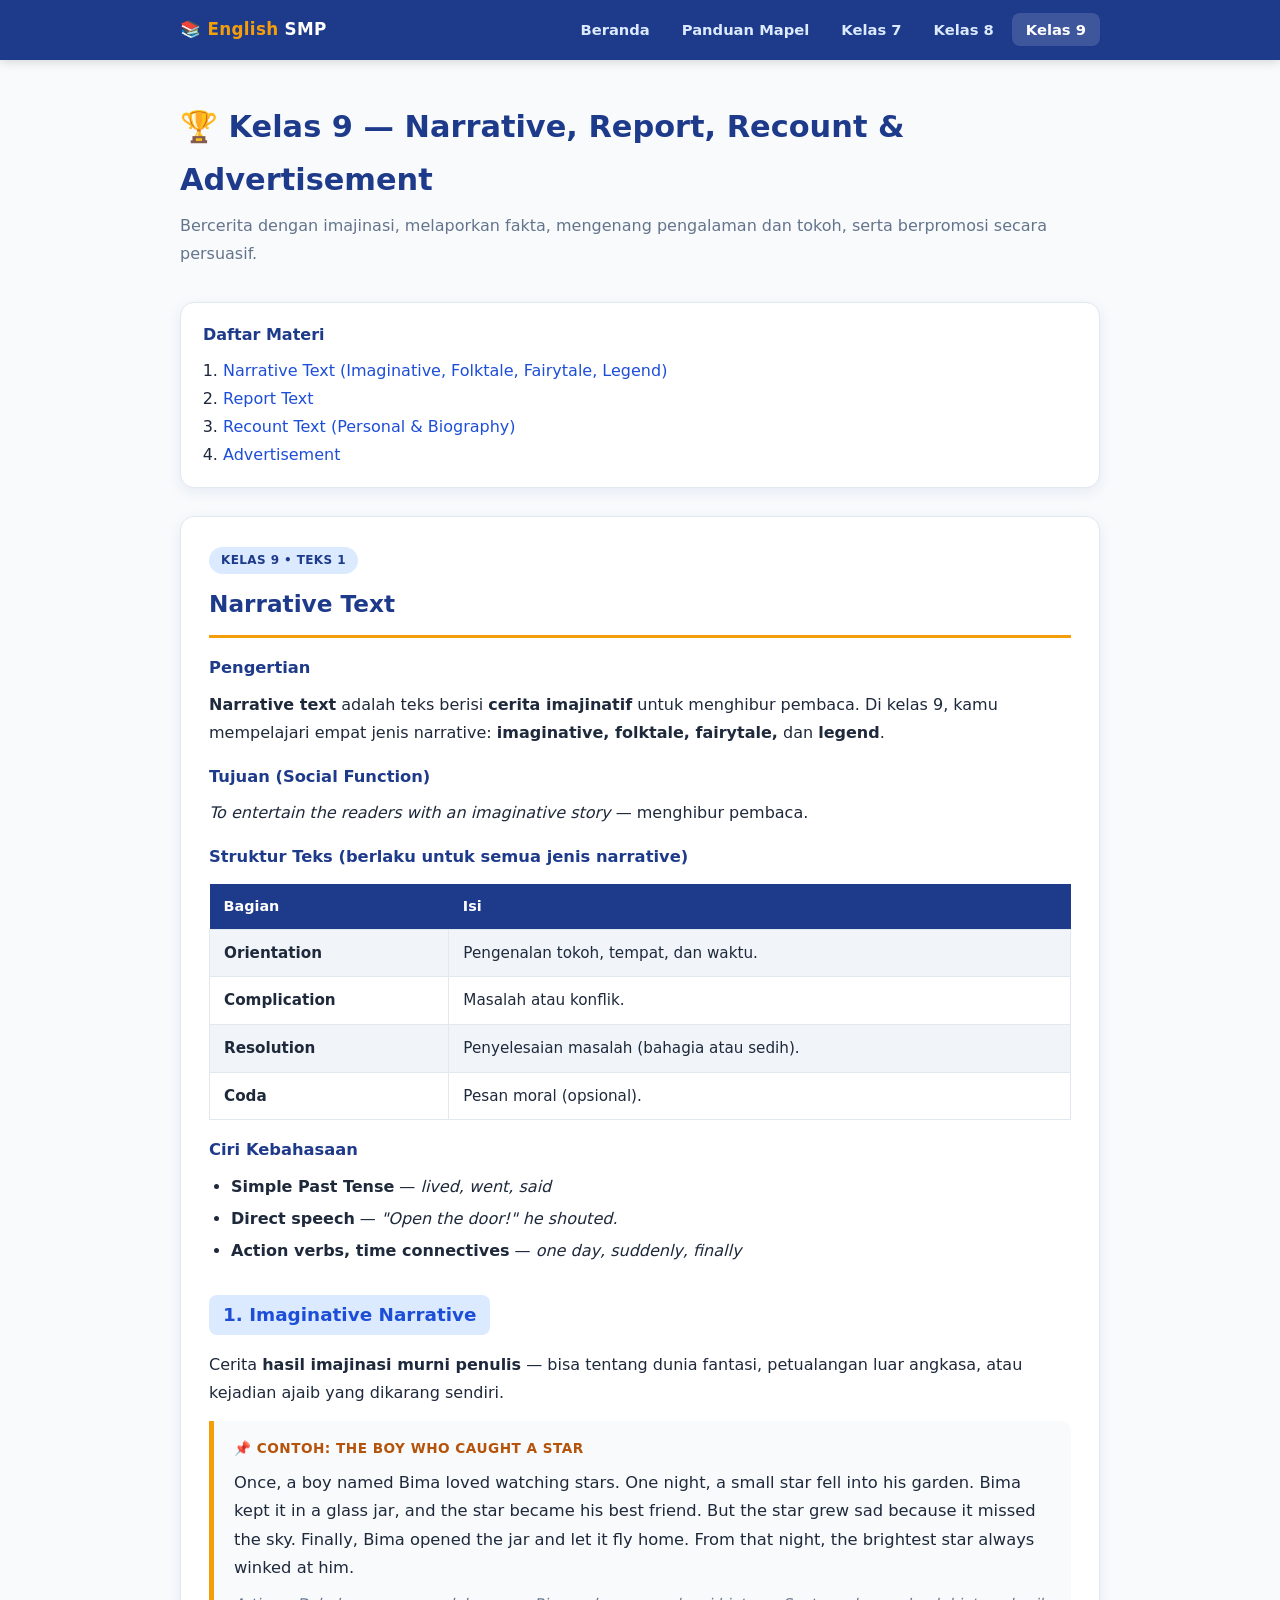
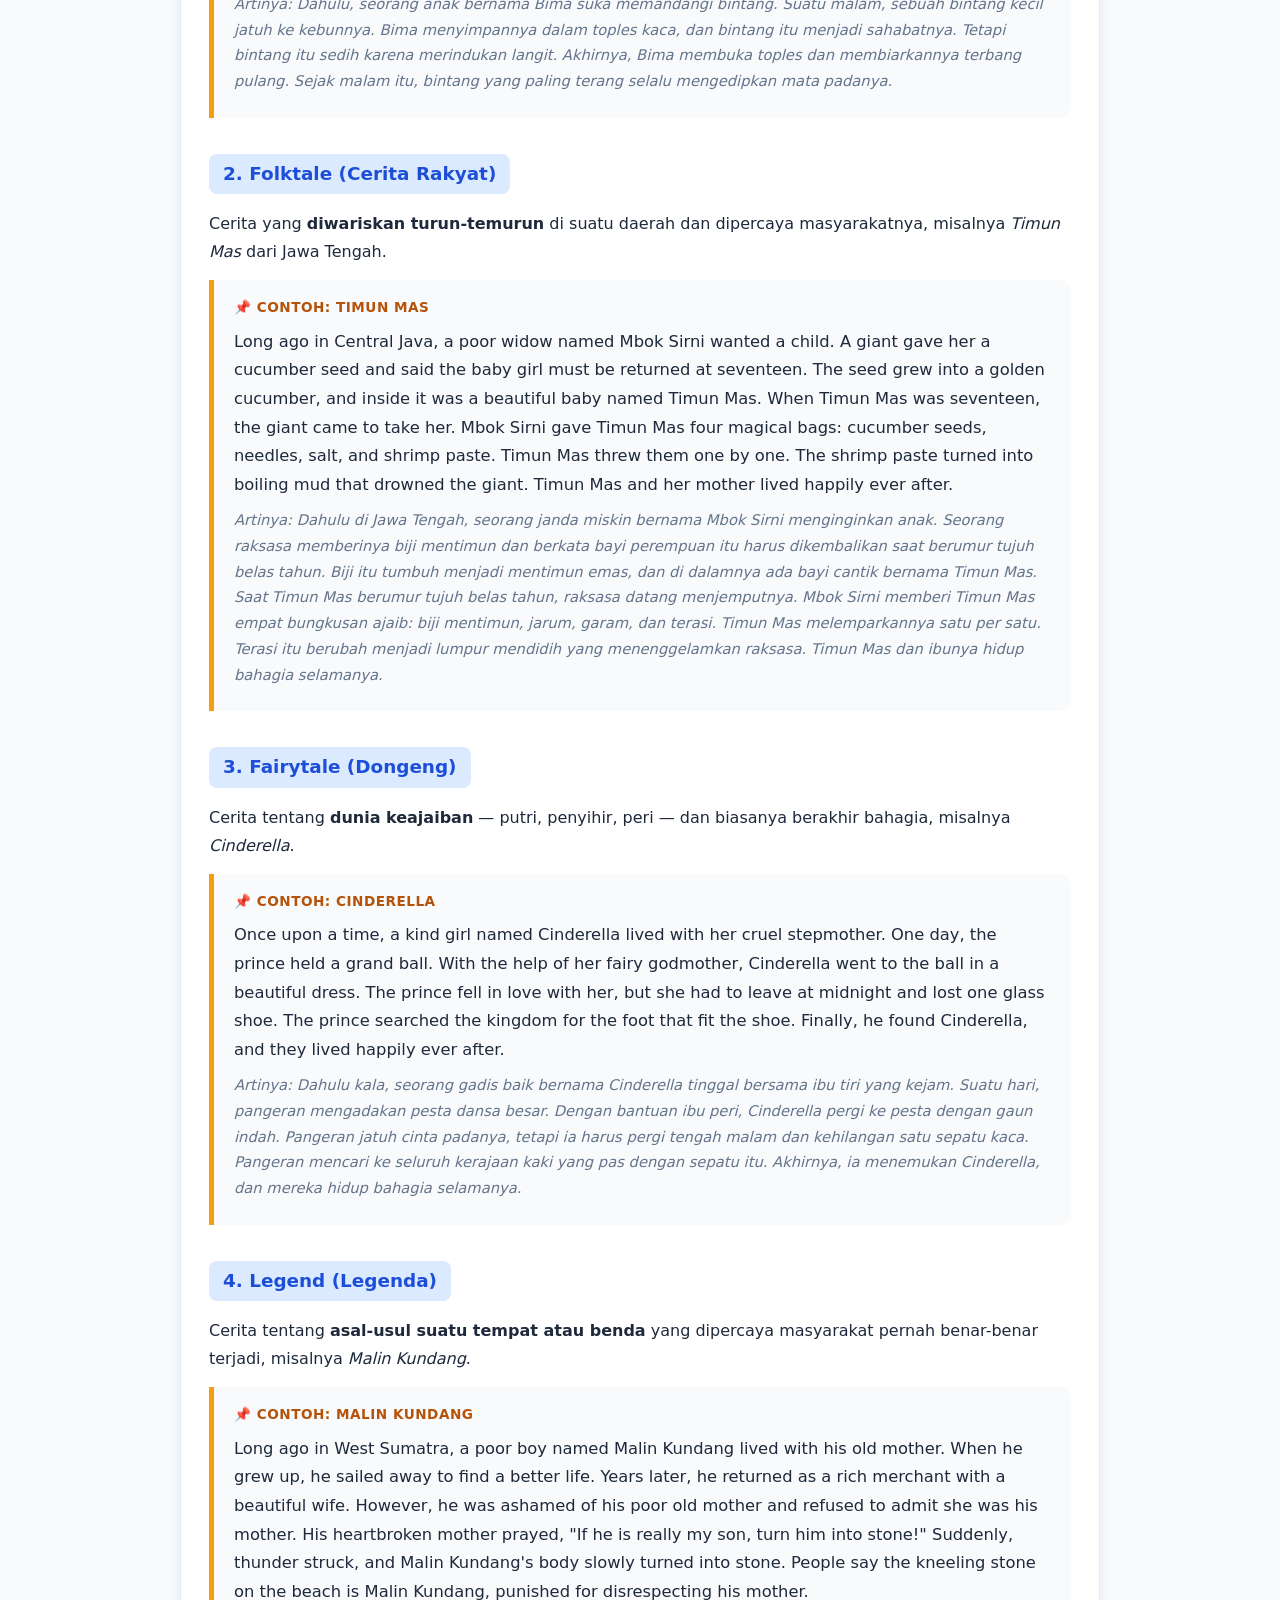
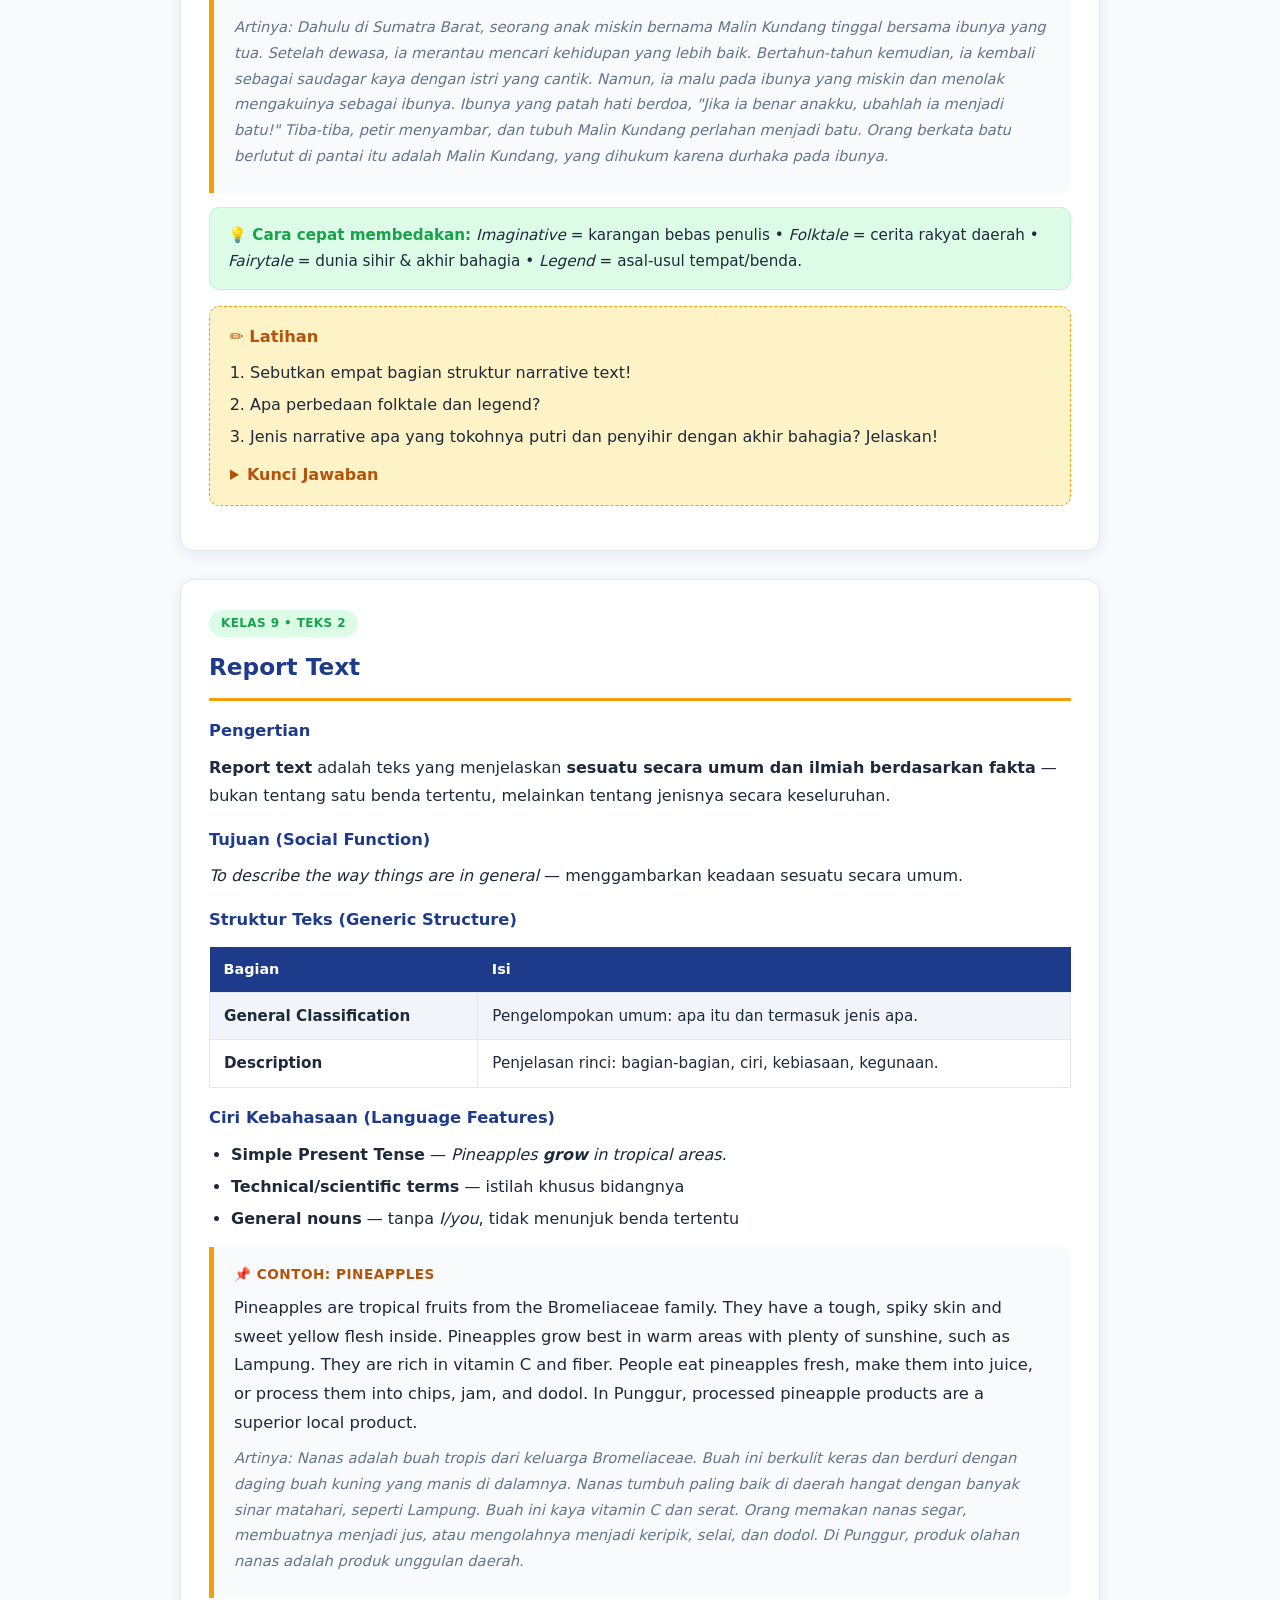
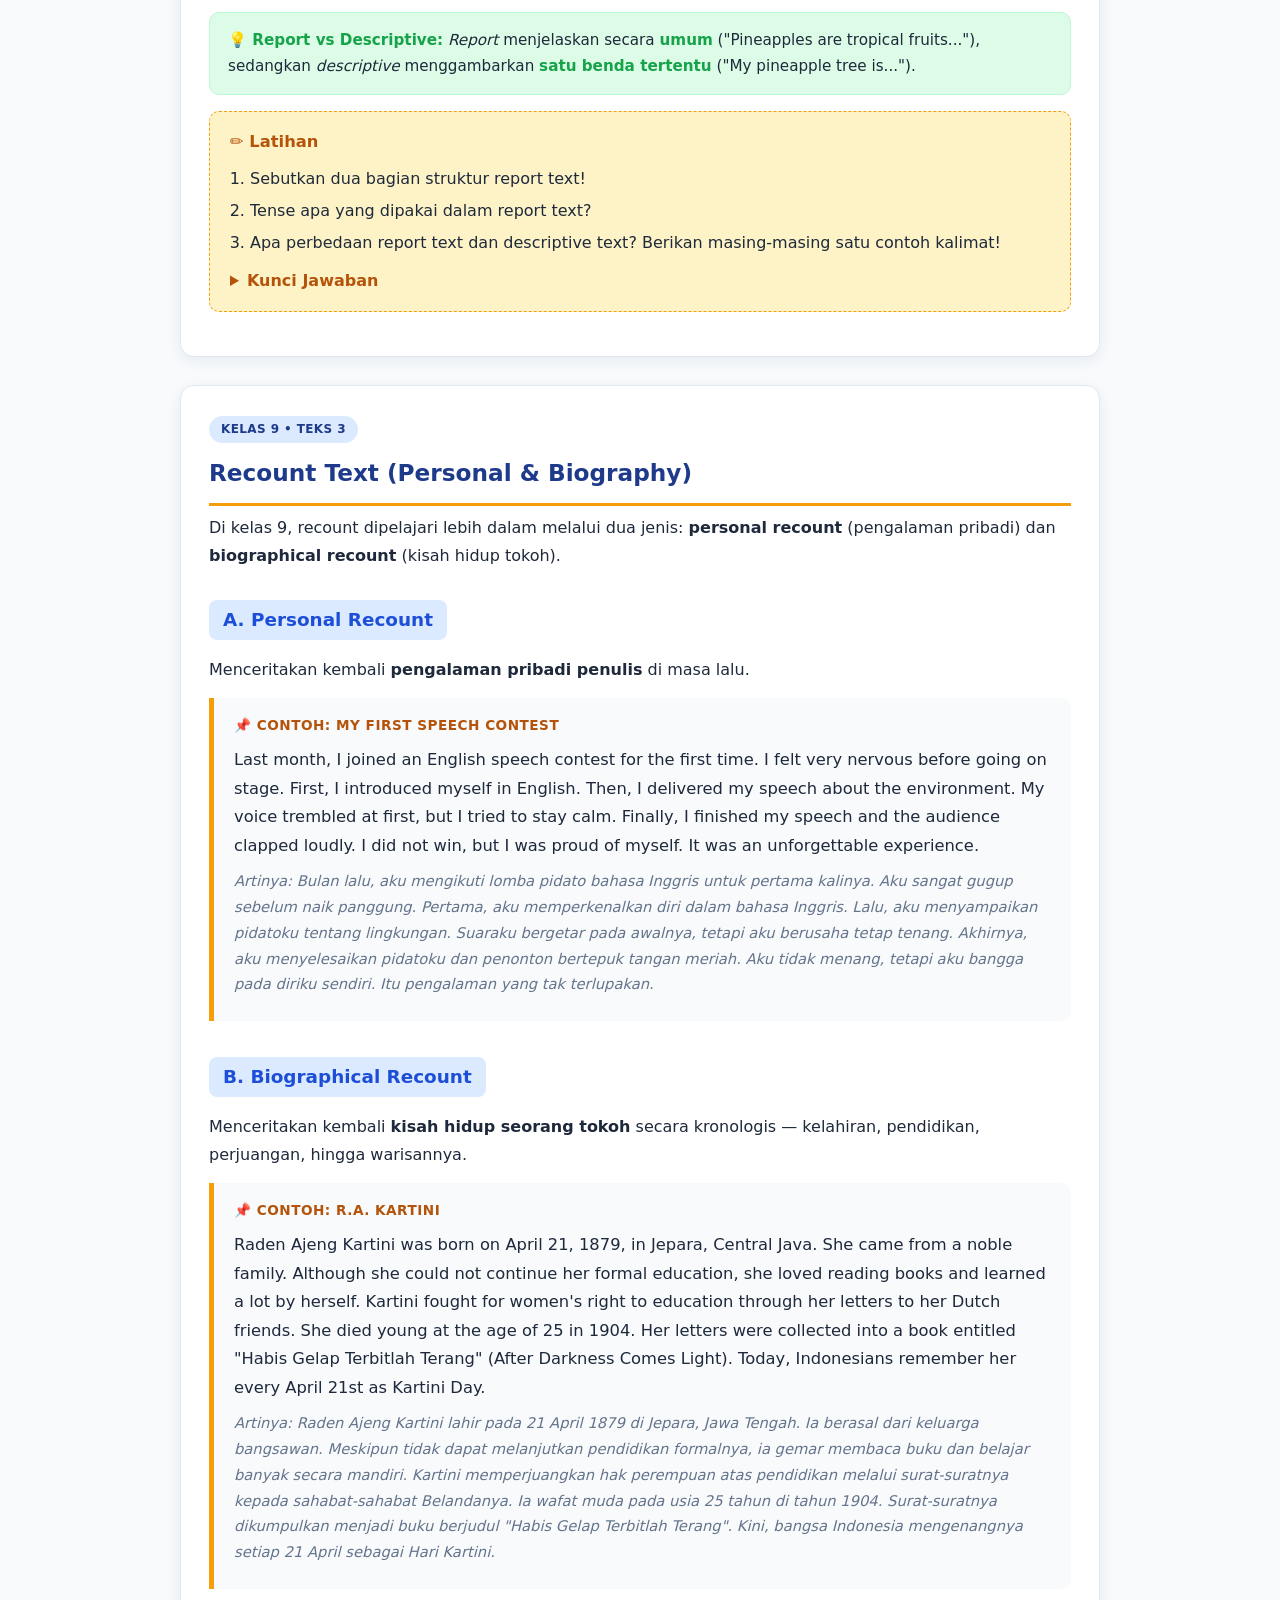
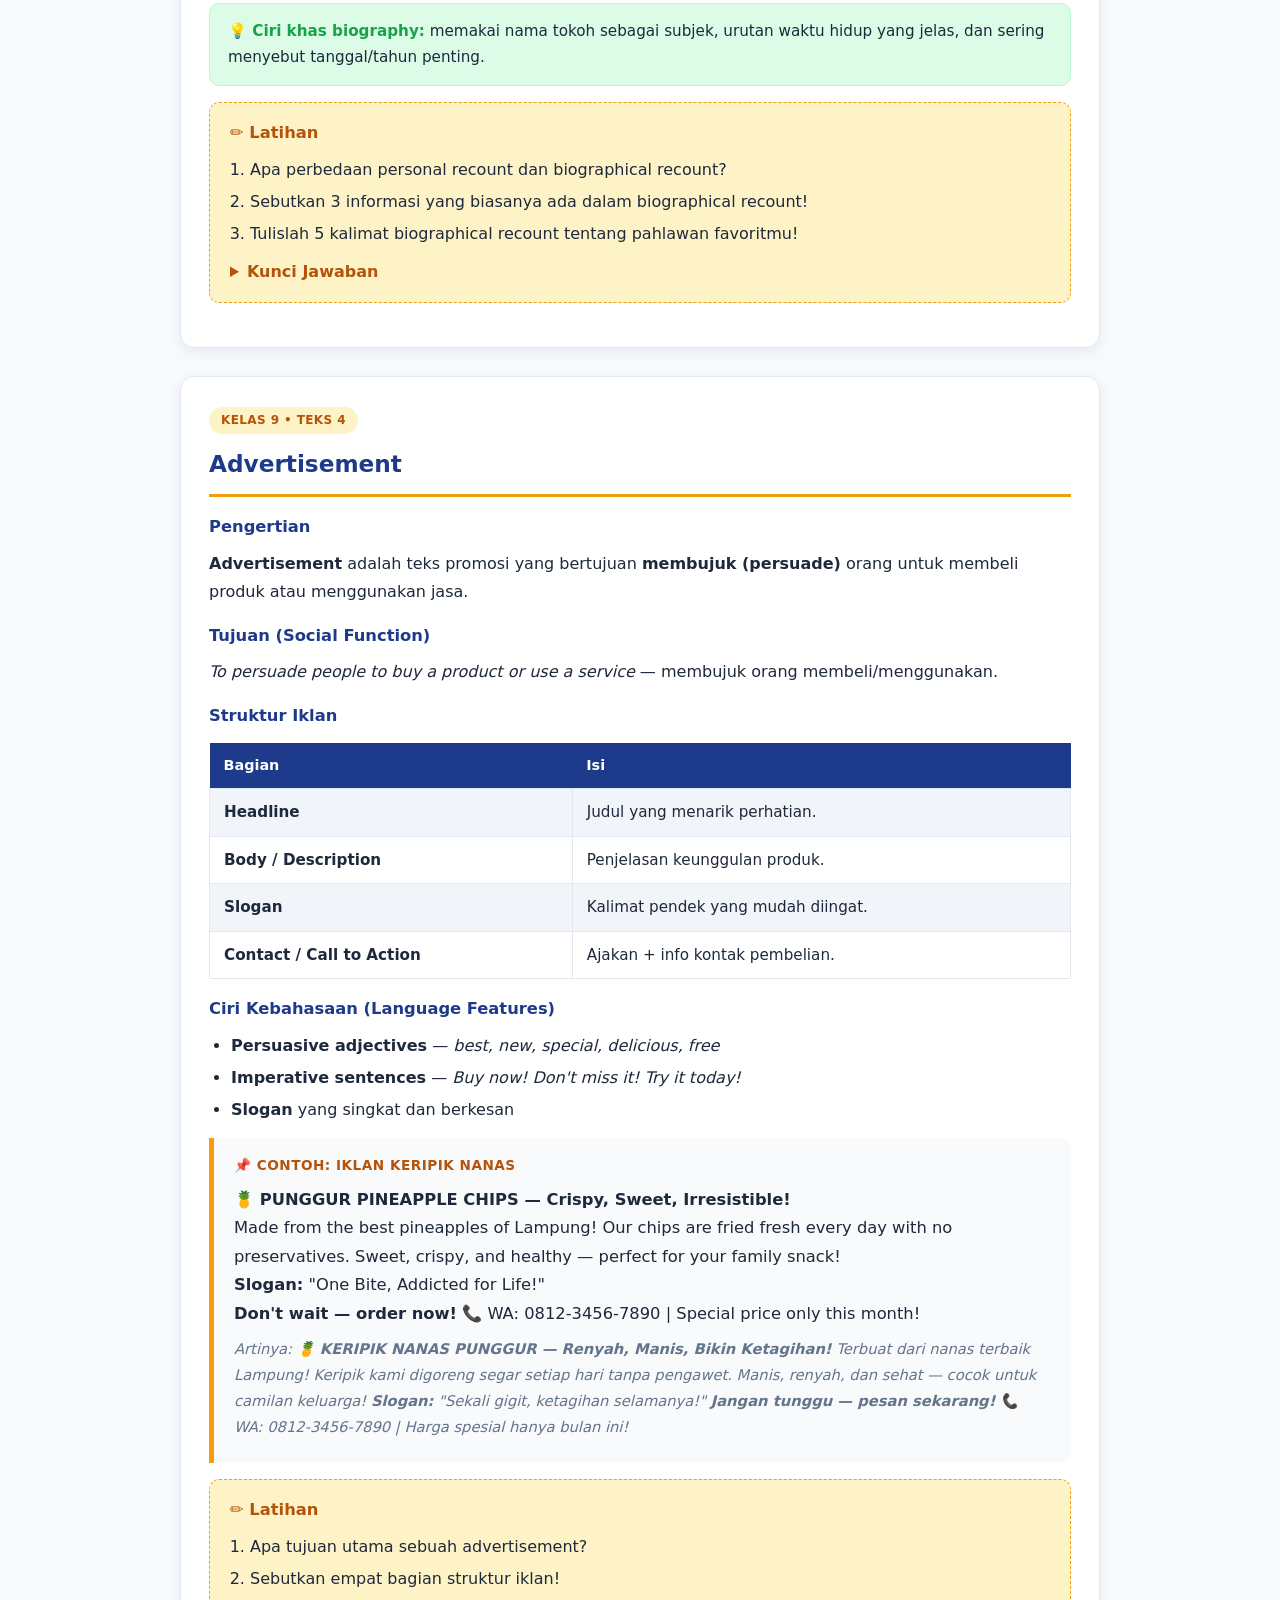
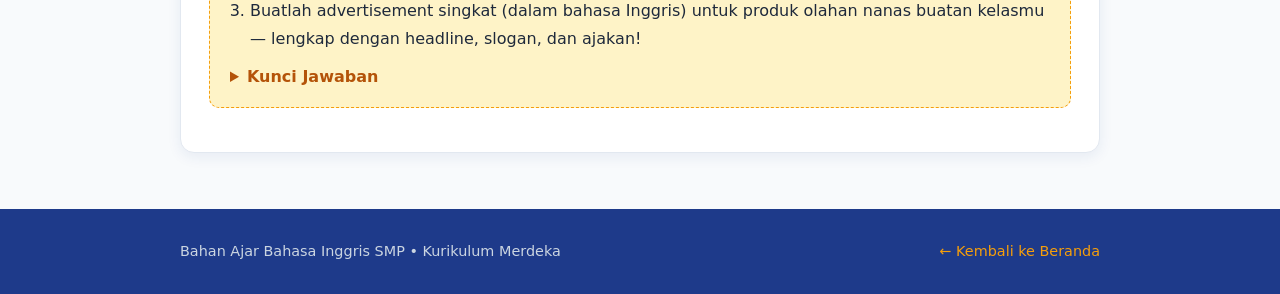
==== kelas-9.html @ eea9d224 "Add Bahan Ajar Bahasa Inggris SMP (Kelas 7-9, Kurikulum Merdeka)" ====
<!doctype html>
<html lang="id">
<head>
  <meta charset="utf-8" />
  <meta name="viewport" content="width=device-width, initial-scale=1" />
  <title>Kelas 9 - Bahan Ajar Bahasa Inggris SMP</title>
  <link rel="stylesheet" href="assets/style.css" />
</head>
<body>
<nav class="navbar">
  <div class="container">
    <a class="brand" href="index.html">📚 <span>English</span> SMP</a>
    <button class="nav-toggle" aria-label="Menu">☰</button>
    <ul class="nav-links">
      <li><a href="index.html">Beranda</a></li>
      <li><a href="panduan.html">Panduan Mapel</a></li>
      <li><a href="kelas-7.html">Kelas 7</a></li>
      <li><a href="kelas-8.html">Kelas 8</a></li>
      <li><a href="kelas-9.html">Kelas 9</a></li>
    </ul>
  </div>
</nav>

<main class="container">
  <div class="page-head">
    <h1>🏆 Kelas 9 — Narrative, Report, Recount &amp; Advertisement</h1>
    <p>Bercerita dengan imajinasi, melaporkan fakta, mengenang pengalaman dan tokoh, serta berpromosi secara persuasif.</p>
  </div>

  <div class="toc">
    <h3>Daftar Materi</h3>
    <ol>
      <li><a href="#narrative">Narrative Text (Imaginative, Folktale, Fairytale, Legend)</a></li>
      <li><a href="#report">Report Text</a></li>
      <li><a href="#recount">Recount Text (Personal &amp; Biography)</a></li>
      <li><a href="#advertisement">Advertisement</a></li>
    </ol>
  </div>

  <!-- ============ NARRATIVE ============ -->
  <section class="materi" id="narrative">
    <span class="tag blue">KELAS 9 • TEKS 1</span>
    <h2>Narrative Text</h2>
    <h4>Pengertian</h4>
    <p><strong>Narrative text</strong> adalah teks berisi <strong>cerita imajinatif</strong> untuk menghibur pembaca. Di kelas 9, kamu mempelajari empat jenis narrative: <strong>imaginative, folktale, fairytale,</strong> dan <strong>legend</strong>.</p>
    <h4>Tujuan (Social Function)</h4>
    <p><em>To entertain the readers with an imaginative story</em> — menghibur pembaca.</p>
    <h4>Struktur Teks (berlaku untuk semua jenis narrative)</h4>
    <table class="struktur">
      <tr><th>Bagian</th><th>Isi</th></tr>
      <tr><td><strong>Orientation</strong></td><td>Pengenalan tokoh, tempat, dan waktu.</td></tr>
      <tr><td><strong>Complication</strong></td><td>Masalah atau konflik.</td></tr>
      <tr><td><strong>Resolution</strong></td><td>Penyelesaian masalah (bahagia atau sedih).</td></tr>
      <tr><td><strong>Coda</strong></td><td>Pesan moral (opsional).</td></tr>
    </table>
    <h4>Ciri Kebahasaan</h4>
    <ul>
      <li><strong>Simple Past Tense</strong> — <em>lived, went, said</em></li>
      <li><strong>Direct speech</strong> — <em>"Open the door!" he shouted.</em></li>
      <li><strong>Action verbs, time connectives</strong> — <em>one day, suddenly, finally</em></li>
    </ul>

    <h3 class="sub">1. Imaginative Narrative</h3>
    <p>Cerita <strong>hasil imajinasi murni penulis</strong> — bisa tentang dunia fantasi, petualangan luar angkasa, atau kejadian ajaib yang dikarang sendiri.</p>
    <div class="contoh">
      <div class="contoh-title">📌 CONTOH: THE BOY WHO CAUGHT A STAR</div>
      <p class="en">Once, a boy named Bima loved watching stars. One night, a small star fell into his garden. Bima kept it in a glass jar, and the star became his best friend. But the star grew sad because it missed the sky. Finally, Bima opened the jar and let it fly home. From that night, the brightest star always winked at him.</p>
      <p class="id">Artinya: Dahulu, seorang anak bernama Bima suka memandangi bintang. Suatu malam, sebuah bintang kecil jatuh ke kebunnya. Bima menyimpannya dalam toples kaca, dan bintang itu menjadi sahabatnya. Tetapi bintang itu sedih karena merindukan langit. Akhirnya, Bima membuka toples dan membiarkannya terbang pulang. Sejak malam itu, bintang yang paling terang selalu mengedipkan mata padanya.</p>
    </div>

    <h3 class="sub">2. Folktale (Cerita Rakyat)</h3>
    <p>Cerita yang <strong>diwariskan turun-temurun</strong> di suatu daerah dan dipercaya masyarakatnya, misalnya <em>Timun Mas</em> dari Jawa Tengah.</p>
    <div class="contoh">
      <div class="contoh-title">📌 CONTOH: TIMUN MAS</div>
      <p class="en">Long ago in Central Java, a poor widow named Mbok Sirni wanted a child. A giant gave her a cucumber seed and said the baby girl must be returned at seventeen. The seed grew into a golden cucumber, and inside it was a beautiful baby named Timun Mas. When Timun Mas was seventeen, the giant came to take her. Mbok Sirni gave Timun Mas four magical bags: cucumber seeds, needles, salt, and shrimp paste. Timun Mas threw them one by one. The shrimp paste turned into boiling mud that drowned the giant. Timun Mas and her mother lived happily ever after.</p>
      <p class="id">Artinya: Dahulu di Jawa Tengah, seorang janda miskin bernama Mbok Sirni menginginkan anak. Seorang raksasa memberinya biji mentimun dan berkata bayi perempuan itu harus dikembalikan saat berumur tujuh belas tahun. Biji itu tumbuh menjadi mentimun emas, dan di dalamnya ada bayi cantik bernama Timun Mas. Saat Timun Mas berumur tujuh belas tahun, raksasa datang menjemputnya. Mbok Sirni memberi Timun Mas empat bungkusan ajaib: biji mentimun, jarum, garam, dan terasi. Timun Mas melemparkannya satu per satu. Terasi itu berubah menjadi lumpur mendidih yang menenggelamkan raksasa. Timun Mas dan ibunya hidup bahagia selamanya.</p>
    </div>

    <h3 class="sub">3. Fairytale (Dongeng)</h3>
    <p>Cerita tentang <strong>dunia keajaiban</strong> — putri, penyihir, peri — dan biasanya berakhir bahagia, misalnya <em>Cinderella</em>.</p>
    <div class="contoh">
      <div class="contoh-title">📌 CONTOH: CINDERELLA</div>
      <p class="en">Once upon a time, a kind girl named Cinderella lived with her cruel stepmother. One day, the prince held a grand ball. With the help of her fairy godmother, Cinderella went to the ball in a beautiful dress. The prince fell in love with her, but she had to leave at midnight and lost one glass shoe. The prince searched the kingdom for the foot that fit the shoe. Finally, he found Cinderella, and they lived happily ever after.</p>
      <p class="id">Artinya: Dahulu kala, seorang gadis baik bernama Cinderella tinggal bersama ibu tiri yang kejam. Suatu hari, pangeran mengadakan pesta dansa besar. Dengan bantuan ibu peri, Cinderella pergi ke pesta dengan gaun indah. Pangeran jatuh cinta padanya, tetapi ia harus pergi tengah malam dan kehilangan satu sepatu kaca. Pangeran mencari ke seluruh kerajaan kaki yang pas dengan sepatu itu. Akhirnya, ia menemukan Cinderella, dan mereka hidup bahagia selamanya.</p>
    </div>

    <h3 class="sub">4. Legend (Legenda)</h3>
    <p>Cerita tentang <strong>asal-usul suatu tempat atau benda</strong> yang dipercaya masyarakat pernah benar-benar terjadi, misalnya <em>Malin Kundang</em>.</p>
    <div class="contoh">
      <div class="contoh-title">📌 CONTOH: MALIN KUNDANG</div>
      <p class="en">Long ago in West Sumatra, a poor boy named Malin Kundang lived with his old mother. When he grew up, he sailed away to find a better life. Years later, he returned as a rich merchant with a beautiful wife. However, he was ashamed of his poor old mother and refused to admit she was his mother. His heartbroken mother prayed, "If he is really my son, turn him into stone!" Suddenly, thunder struck, and Malin Kundang's body slowly turned into stone. People say the kneeling stone on the beach is Malin Kundang, punished for disrespecting his mother.</p>
      <p class="id">Artinya: Dahulu di Sumatra Barat, seorang anak miskin bernama Malin Kundang tinggal bersama ibunya yang tua. Setelah dewasa, ia merantau mencari kehidupan yang lebih baik. Bertahun-tahun kemudian, ia kembali sebagai saudagar kaya dengan istri yang cantik. Namun, ia malu pada ibunya yang miskin dan menolak mengakuinya sebagai ibunya. Ibunya yang patah hati berdoa, "Jika ia benar anakku, ubahlah ia menjadi batu!" Tiba-tiba, petir menyambar, dan tubuh Malin Kundang perlahan menjadi batu. Orang berkata batu berlutut di pantai itu adalah Malin Kundang, yang dihukum karena durhaka pada ibunya.</p>
    </div>

    <div class="tips"><strong>💡 Cara cepat membedakan:</strong> <em>Imaginative</em> = karangan bebas penulis • <em>Folktale</em> = cerita rakyat daerah • <em>Fairytale</em> = dunia sihir &amp; akhir bahagia • <em>Legend</em> = asal-usul tempat/benda.</div>

    <div class="latihan">
      <h4>✏️ Latihan</h4>
      <ol>
        <li>Sebutkan empat bagian struktur narrative text!</li>
        <li>Apa perbedaan folktale dan legend?</li>
        <li>Jenis narrative apa yang tokohnya putri dan penyihir dengan akhir bahagia? Jelaskan!</li>
      </ol>
      <details class="kunci"><summary>Kunci Jawaban</summary><div class="kunci-body">1. Orientation, Complication, Resolution, Coda. 2. Folktale = cerita rakyat turun-temurun suatu daerah; legend = cerita asal-usul tempat/benda yang dipercaya pernah terjadi. 3. Fairytale — dongeng dunia keajaiban yang biasanya berakhir bahagia.</div></details>
    </div>
  </section>

  <!-- ============ REPORT ============ -->
  <section class="materi" id="report">
    <span class="tag green">KELAS 9 • TEKS 2</span>
    <h2>Report Text</h2>
    <h4>Pengertian</h4>
    <p><strong>Report text</strong> adalah teks yang menjelaskan <strong>sesuatu secara umum dan ilmiah berdasarkan fakta</strong> — bukan tentang satu benda tertentu, melainkan tentang jenisnya secara keseluruhan.</p>
    <h4>Tujuan (Social Function)</h4>
    <p><em>To describe the way things are in general</em> — menggambarkan keadaan sesuatu secara umum.</p>
    <h4>Struktur Teks (Generic Structure)</h4>
    <table class="struktur">
      <tr><th>Bagian</th><th>Isi</th></tr>
      <tr><td><strong>General Classification</strong></td><td>Pengelompokan umum: apa itu dan termasuk jenis apa.</td></tr>
      <tr><td><strong>Description</strong></td><td>Penjelasan rinci: bagian-bagian, ciri, kebiasaan, kegunaan.</td></tr>
    </table>
    <h4>Ciri Kebahasaan (Language Features)</h4>
    <ul>
      <li><strong>Simple Present Tense</strong> — <em>Pineapples <strong>grow</strong> in tropical areas.</em></li>
      <li><strong>Technical/scientific terms</strong> — istilah khusus bidangnya</li>
      <li><strong>General nouns</strong> — tanpa <em>I/you</em>, tidak menunjuk benda tertentu</li>
    </ul>
    <div class="contoh">
      <div class="contoh-title">📌 CONTOH: PINEAPPLES</div>
      <p class="en">Pineapples are tropical fruits from the Bromeliaceae family. They have a tough, spiky skin and sweet yellow flesh inside. Pineapples grow best in warm areas with plenty of sunshine, such as Lampung. They are rich in vitamin C and fiber. People eat pineapples fresh, make them into juice, or process them into chips, jam, and dodol. In Punggur, processed pineapple products are a superior local product.</p>
      <p class="id">Artinya: Nanas adalah buah tropis dari keluarga Bromeliaceae. Buah ini berkulit keras dan berduri dengan daging buah kuning yang manis di dalamnya. Nanas tumbuh paling baik di daerah hangat dengan banyak sinar matahari, seperti Lampung. Buah ini kaya vitamin C dan serat. Orang memakan nanas segar, membuatnya menjadi jus, atau mengolahnya menjadi keripik, selai, dan dodol. Di Punggur, produk olahan nanas adalah produk unggulan daerah.</p>
    </div>
    <div class="tips"><strong>💡 Report vs Descriptive:</strong> <em>Report</em> menjelaskan secara <strong>umum</strong> ("Pineapples are tropical fruits..."), sedangkan <em>descriptive</em> menggambarkan <strong>satu benda tertentu</strong> ("My pineapple tree is...").</div>
    <div class="latihan">
      <h4>✏️ Latihan</h4>
      <ol>
        <li>Sebutkan dua bagian struktur report text!</li>
        <li>Tense apa yang dipakai dalam report text?</li>
        <li>Apa perbedaan report text dan descriptive text? Berikan masing-masing satu contoh kalimat!</li>
      </ol>
      <details class="kunci"><summary>Kunci Jawaban</summary><div class="kunci-body">1. General Classification dan Description. 2. Simple Present Tense. 3. Report = umum (contoh: "Cats are mammals."), Descriptive = khusus (contoh: "My cat is fat and lazy.").</div></details>
    </div>
  </section>

  <!-- ============ RECOUNT ============ -->
  <section class="materi" id="recount">
    <span class="tag blue">KELAS 9 • TEKS 3</span>
    <h2>Recount Text (Personal &amp; Biography)</h2>
    <p>Di kelas 9, recount dipelajari lebih dalam melalui dua jenis: <strong>personal recount</strong> (pengalaman pribadi) dan <strong>biographical recount</strong> (kisah hidup tokoh).</p>

    <h3 class="sub">A. Personal Recount</h3>
    <p>Menceritakan kembali <strong>pengalaman pribadi penulis</strong> di masa lalu.</p>
    <div class="contoh">
      <div class="contoh-title">📌 CONTOH: MY FIRST SPEECH CONTEST</div>
      <p class="en">Last month, I joined an English speech contest for the first time. I felt very nervous before going on stage. First, I introduced myself in English. Then, I delivered my speech about the environment. My voice trembled at first, but I tried to stay calm. Finally, I finished my speech and the audience clapped loudly. I did not win, but I was proud of myself. It was an unforgettable experience.</p>
      <p class="id">Artinya: Bulan lalu, aku mengikuti lomba pidato bahasa Inggris untuk pertama kalinya. Aku sangat gugup sebelum naik panggung. Pertama, aku memperkenalkan diri dalam bahasa Inggris. Lalu, aku menyampaikan pidatoku tentang lingkungan. Suaraku bergetar pada awalnya, tetapi aku berusaha tetap tenang. Akhirnya, aku menyelesaikan pidatoku dan penonton bertepuk tangan meriah. Aku tidak menang, tetapi aku bangga pada diriku sendiri. Itu pengalaman yang tak terlupakan.</p>
    </div>

    <h3 class="sub">B. Biographical Recount</h3>
    <p>Menceritakan kembali <strong>kisah hidup seorang tokoh</strong> secara kronologis — kelahiran, pendidikan, perjuangan, hingga warisannya.</p>
    <div class="contoh">
      <div class="contoh-title">📌 CONTOH: R.A. KARTINI</div>
      <p class="en">Raden Ajeng Kartini was born on April 21, 1879, in Jepara, Central Java. She came from a noble family. Although she could not continue her formal education, she loved reading books and learned a lot by herself. Kartini fought for women's right to education through her letters to her Dutch friends. She died young at the age of 25 in 1904. Her letters were collected into a book entitled "Habis Gelap Terbitlah Terang" (After Darkness Comes Light). Today, Indonesians remember her every April 21st as Kartini Day.</p>
      <p class="id">Artinya: Raden Ajeng Kartini lahir pada 21 April 1879 di Jepara, Jawa Tengah. Ia berasal dari keluarga bangsawan. Meskipun tidak dapat melanjutkan pendidikan formalnya, ia gemar membaca buku dan belajar banyak secara mandiri. Kartini memperjuangkan hak perempuan atas pendidikan melalui surat-suratnya kepada sahabat-sahabat Belandanya. Ia wafat muda pada usia 25 tahun di tahun 1904. Surat-suratnya dikumpulkan menjadi buku berjudul "Habis Gelap Terbitlah Terang". Kini, bangsa Indonesia mengenangnya setiap 21 April sebagai Hari Kartini.</p>
    </div>
    <div class="tips"><strong>💡 Ciri khas biography:</strong> memakai nama tokoh sebagai subjek, urutan waktu hidup yang jelas, dan sering menyebut tanggal/tahun penting.</div>
    <div class="latihan">
      <h4>✏️ Latihan</h4>
      <ol>
        <li>Apa perbedaan personal recount dan biographical recount?</li>
        <li>Sebutkan 3 informasi yang biasanya ada dalam biographical recount!</li>
        <li>Tulislah 5 kalimat biographical recount tentang pahlawan favoritmu!</li>
      </ol>
      <details class="kunci"><summary>Kunci Jawaban</summary><div class="kunci-body">1. Personal recount = pengalaman penulis sendiri; biographical recount = kisah hidup tokoh lain. 2. Contoh: tempat/tanggal lahir, pendidikan, perjuangan/prestasi, tanggal wafat, warisan. 3. (Jawaban bervariasi — pastikan kronologis dan memakai past tense.)</div></details>
    </div>
  </section>

  <!-- ============ ADVERTISEMENT ============ -->
  <section class="materi" id="advertisement">
    <span class="tag amber">KELAS 9 • TEKS 4</span>
    <h2>Advertisement</h2>
    <h4>Pengertian</h4>
    <p><strong>Advertisement</strong> adalah teks promosi yang bertujuan <strong>membujuk (persuade)</strong> orang untuk membeli produk atau menggunakan jasa.</p>
    <h4>Tujuan (Social Function)</h4>
    <p><em>To persuade people to buy a product or use a service</em> — membujuk orang membeli/menggunakan.</p>
    <h4>Struktur Iklan</h4>
    <table class="struktur">
      <tr><th>Bagian</th><th>Isi</th></tr>
      <tr><td><strong>Headline</strong></td><td>Judul yang menarik perhatian.</td></tr>
      <tr><td><strong>Body / Description</strong></td><td>Penjelasan keunggulan produk.</td></tr>
      <tr><td><strong>Slogan</strong></td><td>Kalimat pendek yang mudah diingat.</td></tr>
      <tr><td><strong>Contact / Call to Action</strong></td><td>Ajakan + info kontak pembelian.</td></tr>
    </table>
    <h4>Ciri Kebahasaan (Language Features)</h4>
    <ul>
      <li><strong>Persuasive adjectives</strong> — <em>best, new, special, delicious, free</em></li>
      <li><strong>Imperative sentences</strong> — <em>Buy now! Don't miss it! Try it today!</em></li>
      <li><strong>Slogan</strong> yang singkat dan berkesan</li>
    </ul>
    <div class="contoh">
      <div class="contoh-title">📌 CONTOH: IKLAN KERIPIK NANAS</div>
      <p class="en"><strong>🍍 PUNGGUR PINEAPPLE CHIPS — Crispy, Sweet, Irresistible!</strong><br>
      Made from the best pineapples of Lampung! Our chips are fried fresh every day with no preservatives. Sweet, crispy, and healthy — perfect for your family snack!<br>
      <strong>Slogan:</strong> "One Bite, Addicted for Life!"<br>
      <strong>Don't wait — order now!</strong> 📞 WA: 0812-3456-7890 | Special price only this month!</p>
      <p class="id">Artinya: <strong>🍍 KERIPIK NANAS PUNGGUR — Renyah, Manis, Bikin Ketagihan!</strong> Terbuat dari nanas terbaik Lampung! Keripik kami digoreng segar setiap hari tanpa pengawet. Manis, renyah, dan sehat — cocok untuk camilan keluarga! <strong>Slogan:</strong> "Sekali gigit, ketagihan selamanya!" <strong>Jangan tunggu — pesan sekarang!</strong> 📞 WA: 0812-3456-7890 | Harga spesial hanya bulan ini!</p>
    </div>
    <div class="latihan">
      <h4>✏️ Latihan</h4>
      <ol>
        <li>Apa tujuan utama sebuah advertisement?</li>
        <li>Sebutkan empat bagian struktur iklan!</li>
        <li>Buatlah advertisement singkat (dalam bahasa Inggris) untuk produk olahan nanas buatan kelasmu — lengkap dengan headline, slogan, dan ajakan!</li>
      </ol>
      <details class="kunci"><summary>Kunci Jawaban</summary><div class="kunci-body">1. To persuade — membujuk orang membeli produk/menggunakan jasa. 2. Headline, Body/Description, Slogan, Contact/Call to Action. 3. (Jawaban bervariasi — pastikan ada kata persuasif dan imperative.)</div></details>
    </div>
  </section>
</main>

<footer>
  <div class="container">
    <span>Bahan Ajar Bahasa Inggris SMP • Kurikulum Merdeka</span>
    <a href="index.html">← Kembali ke Beranda</a>
  </div>
</footer>
<button class="back-top" aria-label="Kembali ke atas">↑</button>
<script src="assets/app.js"></script>
</body>
</html>
---- assets/style.css ----
/* Bahan Ajar Bahasa Inggris SMP - Kurikulum Merdeka */
:root {
  --primary: #1d4ed8;
  --primary-dark: #1e3a8a;
  --primary-soft: #dbeafe;
  --accent: #f59e0b;
  --accent-dark: #b45309;
  --accent-soft: #fef3c7;
  --bg: #f8fafc;
  --card: #ffffff;
  --text: #1e293b;
  --muted: #64748b;
  --border: #e2e8f0;
  --green: #16a34a;
  --green-soft: #dcfce7;
  --radius: 14px;
  --shadow: 0 4px 14px rgba(30, 58, 138, 0.08);
}
* { box-sizing: border-box; margin: 0; padding: 0; }
html { scroll-behavior: smooth; }
body {
  font-family: "Segoe UI", system-ui, -apple-system, Roboto, "Helvetica Neue", Arial, sans-serif;
  background: var(--bg);
  color: var(--text);
  line-height: 1.75;
  font-size: 16px;
}
.container { max-width: 960px; margin: 0 auto; padding: 0 20px; }

/* ===== Navbar ===== */
.navbar {
  position: sticky; top: 0; z-index: 100;
  background: var(--primary-dark);
  box-shadow: 0 2px 10px rgba(0,0,0,.15);
}
.navbar .container { display: flex; align-items: center; justify-content: space-between; height: 60px; }
.brand { color: #fff; font-weight: 800; font-size: 1.05rem; text-decoration: none; letter-spacing: .3px; }
.brand span { color: var(--accent); }
.nav-links { display: flex; gap: 4px; list-style: none; }
.nav-links a {
  color: #dbeafe; text-decoration: none; font-size: .92rem; font-weight: 600;
  padding: 8px 14px; border-radius: 8px; transition: .2s;
}
.nav-links a:hover, .nav-links a.active { background: rgba(255,255,255,.14); color: #fff; }
.nav-toggle { display: none; background: none; border: none; color: #fff; font-size: 1.5rem; cursor: pointer; }

/* ===== Hero ===== */
.hero {
  background: linear-gradient(135deg, var(--primary-dark) 0%, var(--primary) 60%, #2563eb 100%);
  color: #fff; padding: 64px 0 56px; position: relative; overflow: hidden;
}
.hero::after {
  content: ""; position: absolute; right: -80px; top: -80px; width: 320px; height: 320px;
  background: radial-gradient(circle, rgba(245,158,11,.35), transparent 70%);
}
.hero h1 { font-size: 2.1rem; line-height: 1.3; margin-bottom: 12px; }
.hero h1 .hl { color: var(--accent); }
.hero p { color: #dbeafe; max-width: 640px; font-size: 1.05rem; }
.hero .badge {
  display: inline-block; background: rgba(245,158,11,.18); color: var(--accent);
  border: 1px solid rgba(245,158,11,.5); font-weight: 700; font-size: .8rem;
  padding: 5px 14px; border-radius: 999px; margin-bottom: 16px; letter-spacing: .5px;
}

/* ===== Cards ===== */
.cards { display: grid; grid-template-columns: repeat(auto-fit, minmax(200px, 1fr)); gap: 18px; margin: 36px 0; }
.card {
  background: var(--card); border: 1px solid var(--border); border-radius: var(--radius);
  padding: 26px 22px; text-decoration: none; color: var(--text);
  box-shadow: var(--shadow); transition: transform .18s, box-shadow .18s;
  display: flex; flex-direction: column; gap: 8px;
}
.card:hover { transform: translateY(-4px); box-shadow: 0 10px 24px rgba(30,58,138,.14); }
.card .icon { font-size: 2rem; }
.card h3 { font-size: 1.15rem; color: var(--primary-dark); }
.card p { font-size: .9rem; color: var(--muted); }
.card .go { margin-top: auto; color: var(--primary); font-weight: 700; font-size: .9rem; }

/* ===== Content sections ===== */
.page-head { padding: 40px 0 10px; }
.page-head h1 { color: var(--primary-dark); font-size: 1.9rem; margin-bottom: 6px; }
.page-head p { color: var(--muted); }
.toc {
  background: var(--card); border: 1px solid var(--border); border-radius: var(--radius);
  padding: 18px 22px; margin: 24px 0; box-shadow: var(--shadow);
}
.toc h3 { font-size: 1rem; color: var(--primary-dark); margin-bottom: 8px; }
.toc ol { margin-left: 20px; }
.toc a { color: var(--primary); text-decoration: none; }
.toc a:hover { text-decoration: underline; }

.materi {
  background: var(--card); border: 1px solid var(--border); border-radius: var(--radius);
  padding: 28px; margin: 28px 0; box-shadow: var(--shadow);
  scroll-margin-top: 80px;
}
.materi > h2 {
  color: var(--primary-dark); font-size: 1.45rem; margin-bottom: 4px;
  padding-bottom: 10px; border-bottom: 3px solid var(--accent);
}
.materi > h3.sub {
  color: var(--primary); font-size: 1.15rem; margin: 22px 0 8px;
  background: var(--primary-soft); display: inline-block; padding: 4px 14px; border-radius: 8px;
}
.materi h4 { color: var(--primary-dark); margin: 16px 0 6px; font-size: 1.02rem; }
.materi p { margin: 8px 0; }
.materi ul, .materi ol { margin: 8px 0 8px 22px; }
.materi li { margin: 4px 0; }
.tag {
  display: inline-block; font-size: .75rem; font-weight: 700; letter-spacing: .4px;
  padding: 3px 12px; border-radius: 999px; margin-bottom: 10px;
}
.tag.blue { background: var(--primary-soft); color: var(--primary-dark); }
.tag.amber { background: var(--accent-soft); color: var(--accent-dark); }
.tag.green { background: var(--green-soft); color: var(--green); }

.struktur { width: 100%; border-collapse: collapse; margin: 12px 0; font-size: .95rem; }
.struktur th {
  background: var(--primary-dark); color: #fff; text-align: left;
  padding: 10px 14px; font-size: .9rem;
}
.struktur td { border: 1px solid var(--border); padding: 10px 14px; vertical-align: top; }
.struktur tr:nth-child(even) td { background: #f1f5f9; }

.contoh {
  background: #f8fafc; border-left: 5px solid var(--accent); border-radius: 0 10px 10px 0;
  padding: 16px 20px; margin: 14px 0;
}
.contoh .en { font-size: 1.02rem; }
.contoh .id { color: var(--muted); font-size: .92rem; font-style: italic; margin-top: 8px; }
.contoh-title { font-weight: 800; color: var(--accent-dark); font-size: .85rem; letter-spacing: .5px; margin-bottom: 8px; }

.tips {
  background: var(--green-soft); border: 1px solid #bbf7d0; border-radius: 10px;
  padding: 14px 18px; margin: 14px 0; font-size: .95rem;
}
.tips strong { color: var(--green); }

.latihan {
  background: var(--accent-soft); border: 1px dashed var(--accent); border-radius: 10px;
  padding: 16px 20px; margin: 16px 0;
}
.latihan h4 { color: var(--accent-dark); margin-top: 0; }
.latihan ol { margin-left: 20px; }
.kunci { margin-top: 10px; }
.kunci summary { cursor: pointer; font-weight: 700; color: var(--accent-dark); }
.kunci .kunci-body { margin-top: 8px; font-size: .93rem; }

/* ===== Footer ===== */
footer { background: var(--primary-dark); color: #cbd5e1; margin-top: 56px; padding: 30px 0; font-size: .9rem; }
footer .container { display: flex; justify-content: space-between; flex-wrap: wrap; gap: 12px; }
footer a { color: var(--accent); text-decoration: none; }
.back-top {
  position: fixed; right: 18px; bottom: 18px; width: 44px; height: 44px; border-radius: 50%;
  background: var(--primary); color: #fff; border: none; font-size: 1.2rem; cursor: pointer;
  box-shadow: var(--shadow); display: none;
}
.back-top.show { display: block; }

/* ===== Responsive ===== */
@media (max-width: 680px) {
  .hero h1 { font-size: 1.55rem; }
  .nav-toggle { display: block; }
  .nav-links {
    display: none; position: absolute; top: 60px; left: 0; right: 0;
    background: var(--primary-dark); flex-direction: column; padding: 10px 20px 16px;
  }
  .nav-links.open { display: flex; }
  .materi { padding: 20px 16px; }
  .struktur { font-size: .85rem; }
}
@media print {
  .navbar, .back-top, .latihan .kunci { display: none; }
  .materi { box-shadow: none; break-inside: avoid; }
}
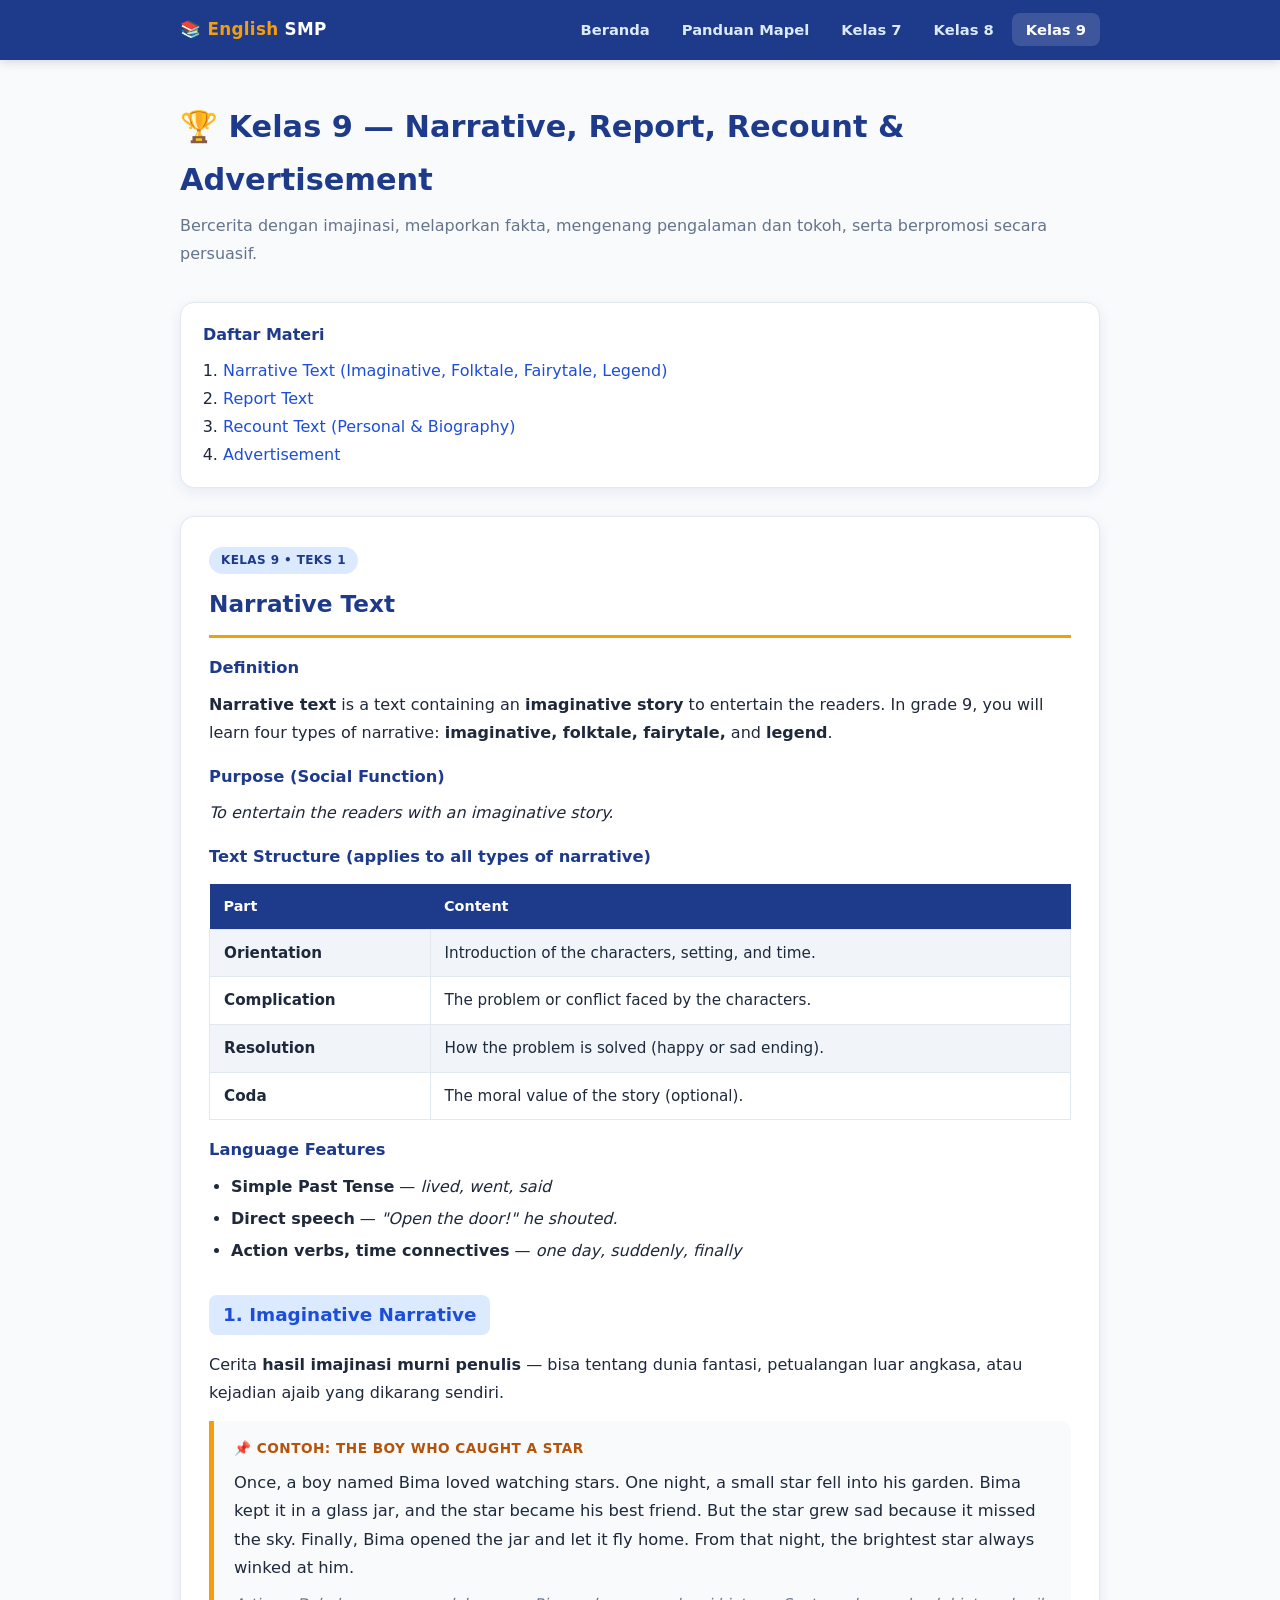
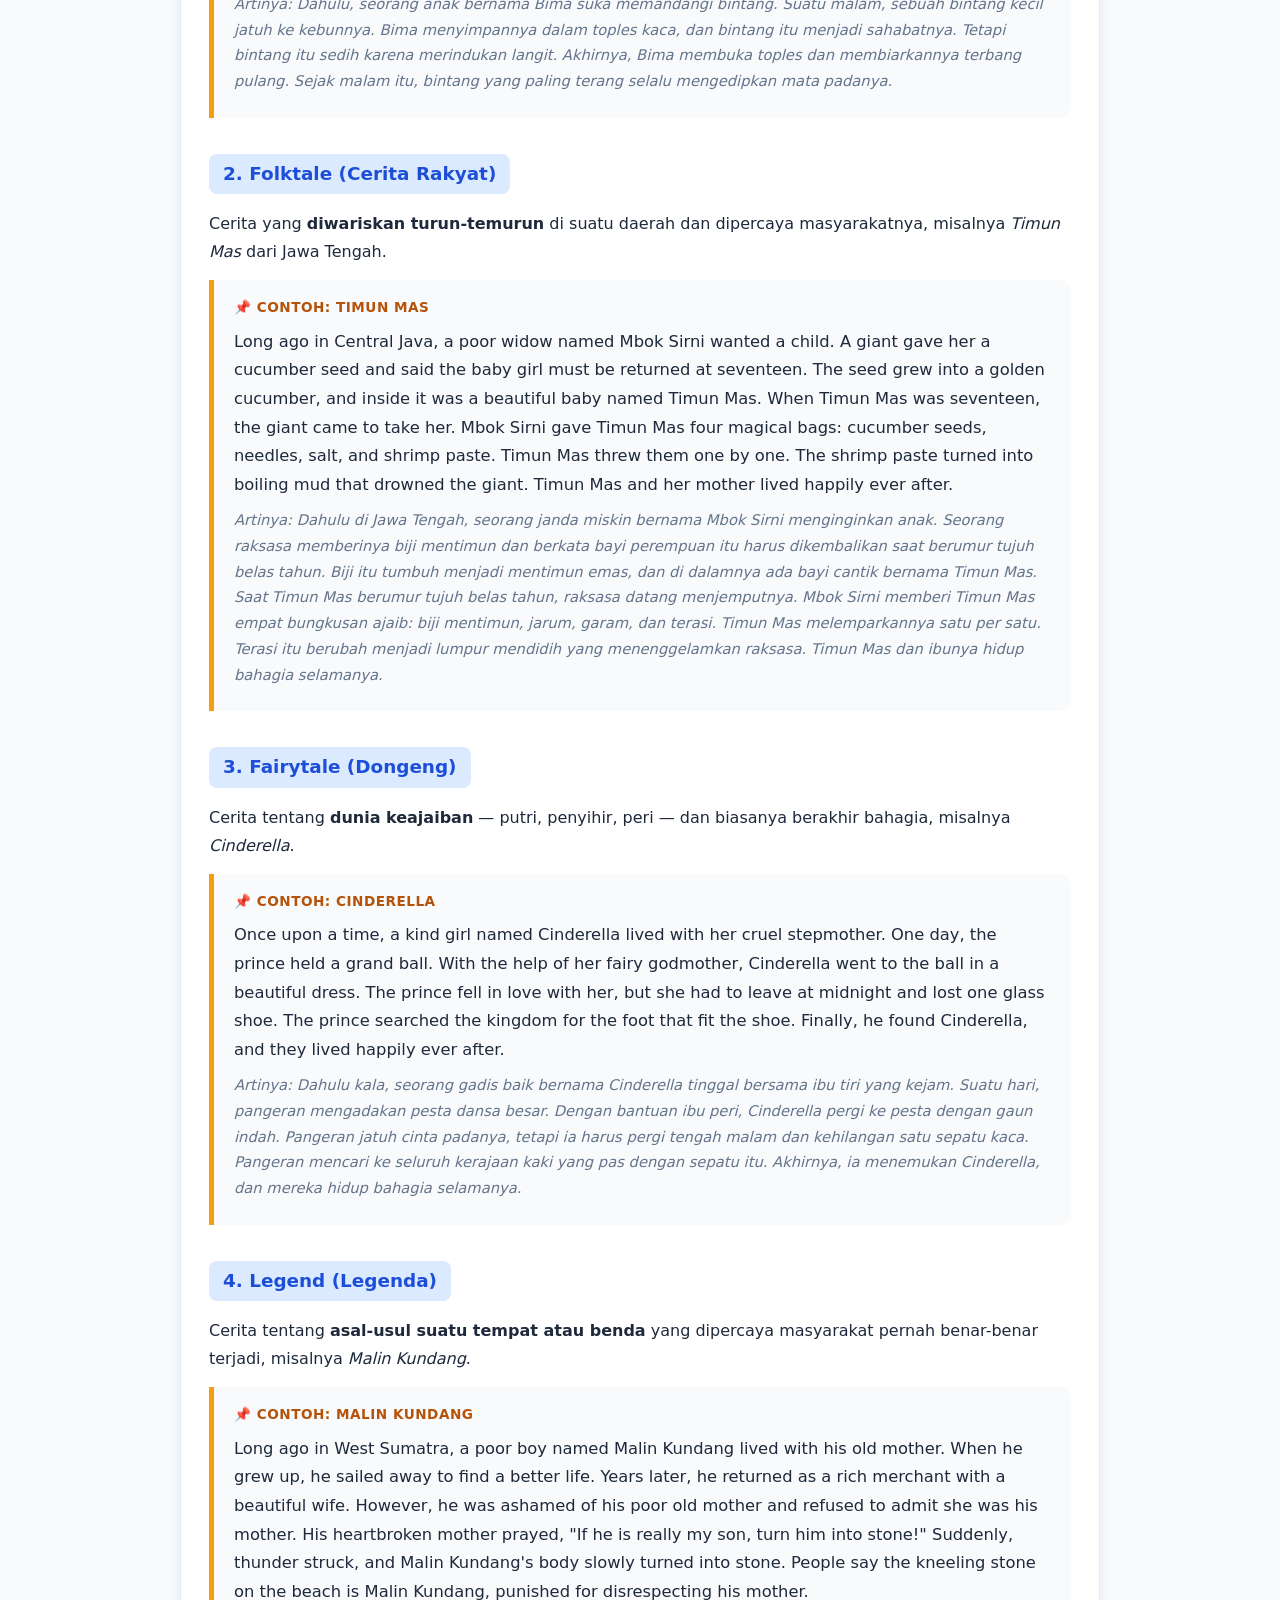
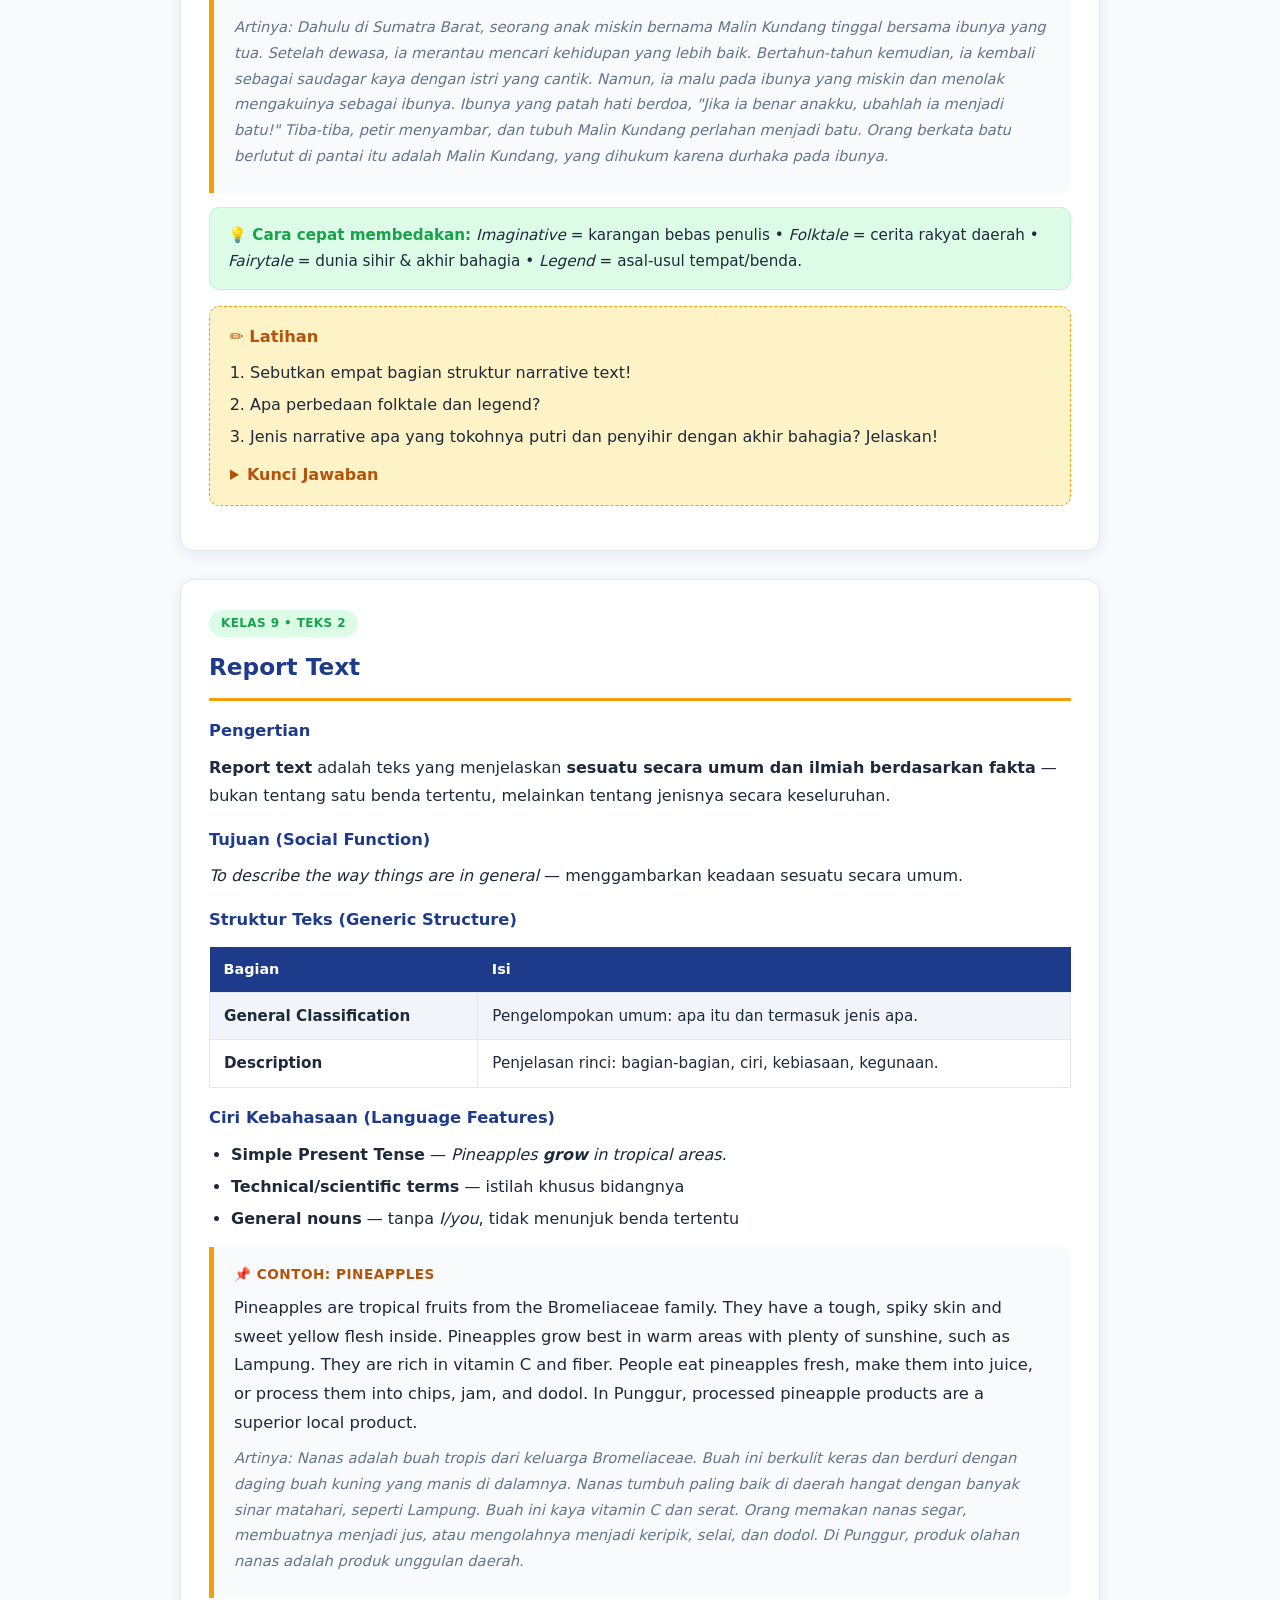
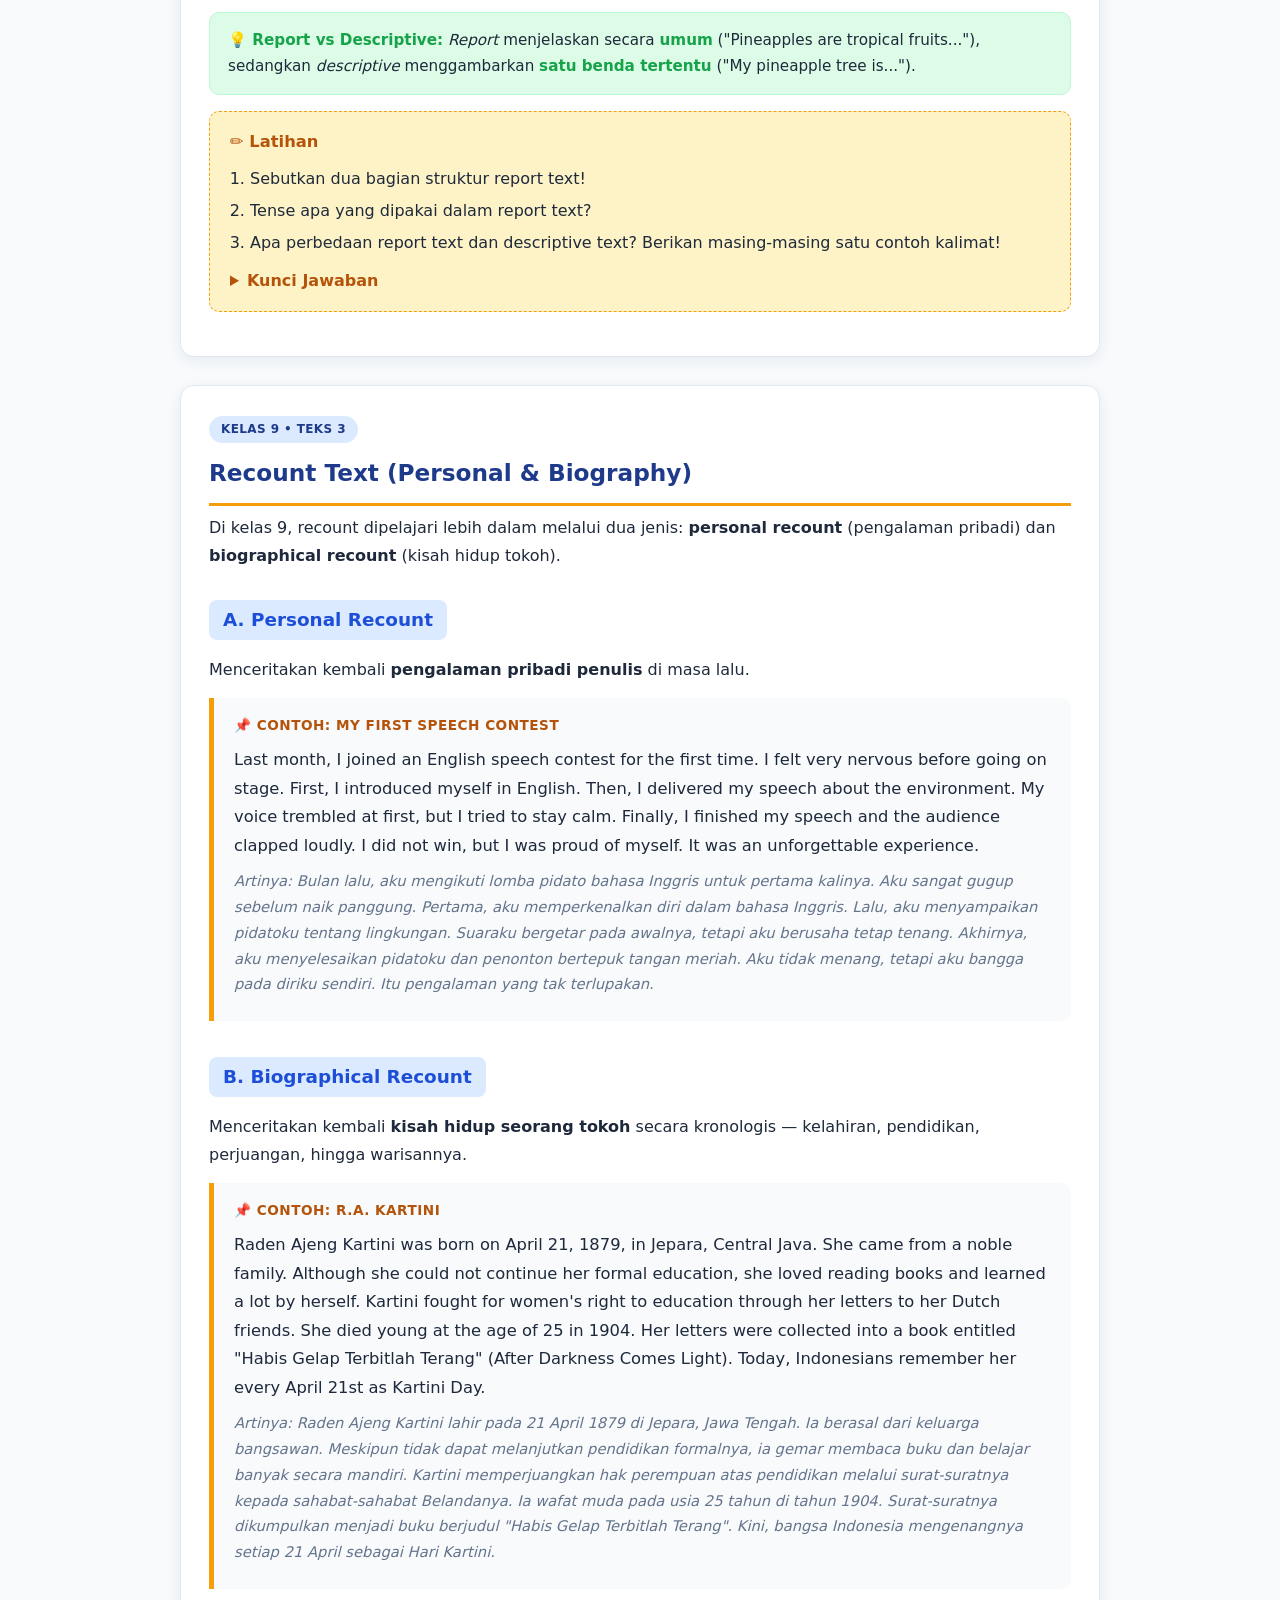
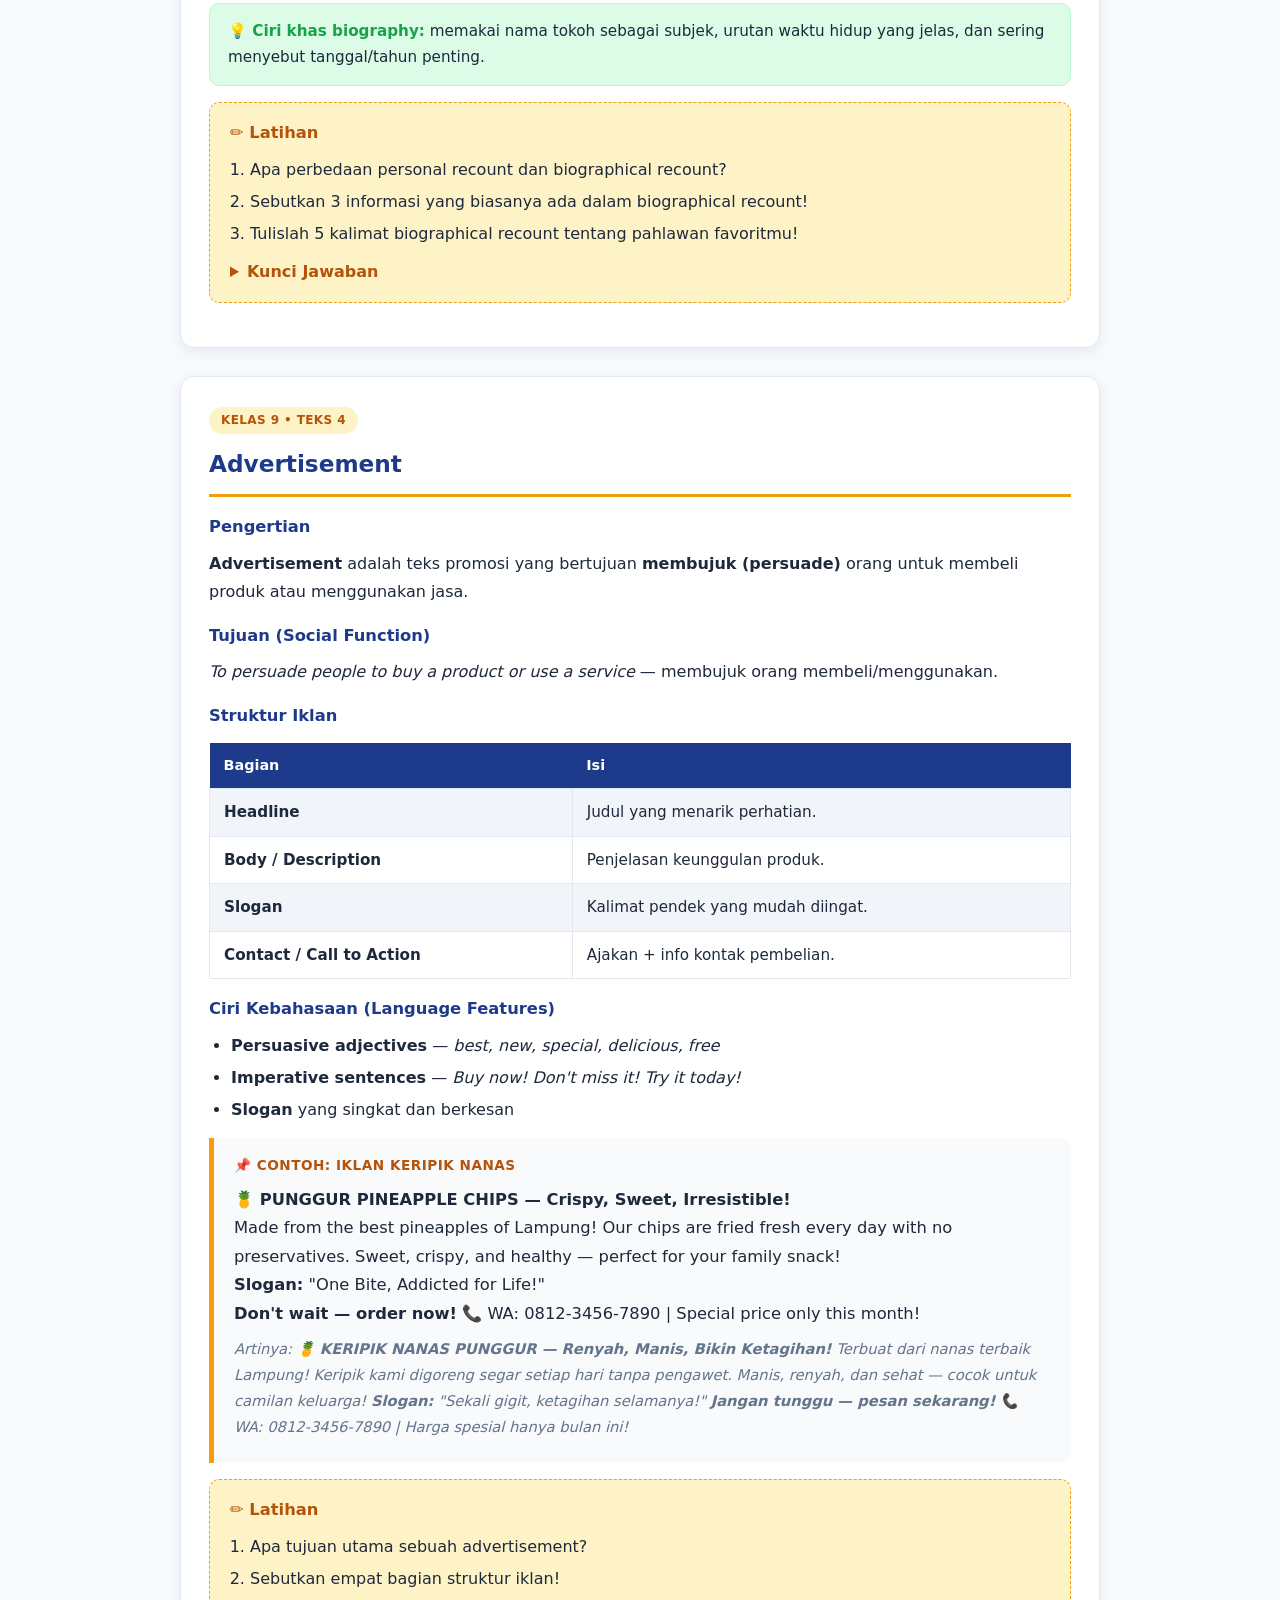
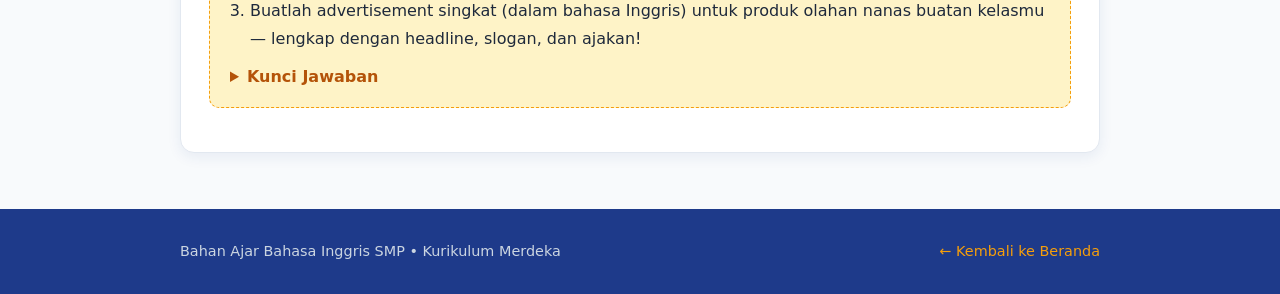
==== commit 105a548c: "Translate Narrative Text intro section to English" ====
--- a/kelas-9.html
+++ b/kelas-9.html
@@ -41,19 +41,19 @@
   <section class="materi" id="narrative">
     <span class="tag blue">KELAS 9 • TEKS 1</span>
     <h2>Narrative Text</h2>
-    <h4>Pengertian</h4>
-    <p><strong>Narrative text</strong> adalah teks berisi <strong>cerita imajinatif</strong> untuk menghibur pembaca. Di kelas 9, kamu mempelajari empat jenis narrative: <strong>imaginative, folktale, fairytale,</strong> dan <strong>legend</strong>.</p>
-    <h4>Tujuan (Social Function)</h4>
-    <p><em>To entertain the readers with an imaginative story</em> — menghibur pembaca.</p>
-    <h4>Struktur Teks (berlaku untuk semua jenis narrative)</h4>
+    <h4>Definition</h4>
+    <p><strong>Narrative text</strong> is a text containing an <strong>imaginative story</strong> to entertain the readers. In grade 9, you will learn four types of narrative: <strong>imaginative, folktale, fairytale,</strong> and <strong>legend</strong>.</p>
+    <h4>Purpose (Social Function)</h4>
+    <p><em>To entertain the readers with an imaginative story.</em></p>
+    <h4>Text Structure (applies to all types of narrative)</h4>
     <table class="struktur">
-      <tr><th>Bagian</th><th>Isi</th></tr>
-      <tr><td><strong>Orientation</strong></td><td>Pengenalan tokoh, tempat, dan waktu.</td></tr>
-      <tr><td><strong>Complication</strong></td><td>Masalah atau konflik.</td></tr>
-      <tr><td><strong>Resolution</strong></td><td>Penyelesaian masalah (bahagia atau sedih).</td></tr>
-      <tr><td><strong>Coda</strong></td><td>Pesan moral (opsional).</td></tr>
+      <tr><th>Part</th><th>Content</th></tr>
+      <tr><td><strong>Orientation</strong></td><td>Introduction of the characters, setting, and time.</td></tr>
+      <tr><td><strong>Complication</strong></td><td>The problem or conflict faced by the characters.</td></tr>
+      <tr><td><strong>Resolution</strong></td><td>How the problem is solved (happy or sad ending).</td></tr>
+      <tr><td><strong>Coda</strong></td><td>The moral value of the story (optional).</td></tr>
     </table>
-    <h4>Ciri Kebahasaan</h4>
+    <h4>Language Features</h4>
     <ul>
       <li><strong>Simple Past Tense</strong> — <em>lived, went, said</em></li>
       <li><strong>Direct speech</strong> — <em>"Open the door!" he shouted.</em></li>
